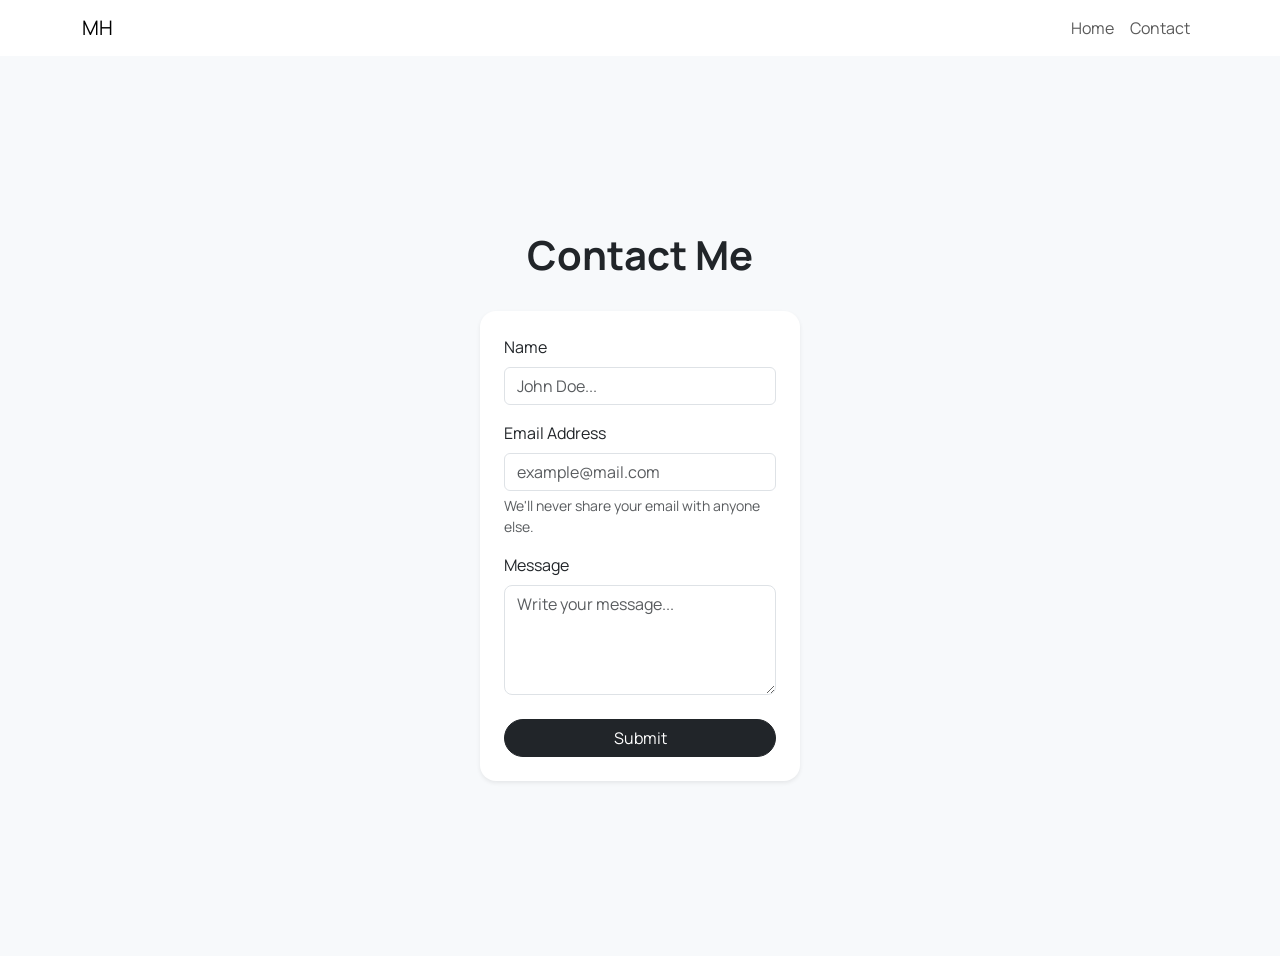
==== contact.html @ 0b596d0b "Add contact and index pages with Bootstrap styling and custom CSS - Created contact.html for user co" ====
<!doctype html>
<html lang="en">
  <head>
    <meta charset="utf-8" />
    <meta name="viewport" content="width=device-width, initial-scale=1" />
    <title>Task Day 2 B66 - Stage 1</title>
    <!-- Bootstrap -->
    <link
      href="https://cdn.jsdelivr.net/npm/bootstrap@5.3.8/dist/css/bootstrap.min.css"
      rel="stylesheet"
      integrity="sha384-sRIl4kxILFvY47J16cr9ZwB07vP4J8+LH7qKQnuqkuIAvNWLzeN8tE5YBujZqJLB"
      crossorigin="anonymous"
    />
    <!-- Fonts -->
    <link
      href="https://fonts.googleapis.com/css2?family=Manrope:wght@200;400;600;700&display=swap"
      rel="stylesheet"
    />
    <!-- CSS -->
    <link rel="stylesheet" href="style.css" />
  </head>
  <body>
    <header class="sticky-top">
      <nav class="navbar navbar-expand-lg bg-custom-white">
        <div class="container d-flex justify-content-between">
          <!-- Logo -->
          <a class="navbar-brand" href="./index.html">MH</a>

          <!-- Toggle (mobile) -->
          <button
            class="navbar-toggler"
            type="button"
            data-bs-toggle="collapse"
            data-bs-target="#navbarNav"
          >
            <span class="navbar-toggler-icon"></span>
          </button>

          <!-- Menu -->
          <div
            class="collapse navbar-collapse justify-content-end"
            id="navbarNav"
          >
            <ul class="navbar-nav">
              <li class="nav-item">
                <a class="nav-link" href="./index.html">Home</a>
              </li>
              <li class="nav-item">
                <a class="nav-link" href="./contact.html">Contact</a>
              </li>
            </ul>
          </div>
        </div>
      </nav>
    </header>
    <main>
      <section
        id="contact"
        class="min-vh-100 bg-custom-primary d-flex flex-column justify-content-center align-items-center gap-4"
      >
        <h1 class="fw-bold">Contact Me</h1>

        <form class="card border-0 shadow-sm rounded-4 p-4 w-25">
          <!-- Name -->
          <div class="mb-3">
            <label for="inputName" class="form-label">Name</label>
            <input
              type="text"
              class="form-control"
              id="inputName"
              placeholder="John Doe..."
            />
          </div>

          <!-- Email -->
          <div class="mb-3">
            <label for="inputEmail" class="form-label">Email Address</label>
            <input
              type="email"
              class="form-control"
              id="inputEmail"
              placeholder="example@mail.com"
            />
            <div class="form-text">
              We'll never share your email with anyone else.
            </div>
          </div>

          <!-- Message -->
          <div class="mb-4">
            <label class="form-label">Message</label>
            <textarea
              class="form-control rounded-3"
              rows="4"
              placeholder="Write your message..."
            ></textarea>
          </div>

          <!-- Button -->
          <button type="submit" class="btn btn-dark rounded-pill w-100">
            Submit
          </button>
        </form>
      </section>
    </main>
    <!-- Bootstrap -->
    <script
      src="https://cdn.jsdelivr.net/npm/bootstrap@5.3.8/dist/js/bootstrap.bundle.min.js"
      integrity="sha384-FKyoEForCGlyvwx9Hj09JcYn3nv7wiPVlz7YYwJrWVcXK/BmnVDxM+D2scQbITxI"
      crossorigin="anonymous"
    ></script>
  </body>
</html>
---- style.css ----
body {
  font-family: "Manrope", sans-serif;
  overflow: hidden;
}

.bg-custom-primary {
  background-color: #f7f9fb;
}

.bg-custom-white {
  background-color: #ffffff;
}
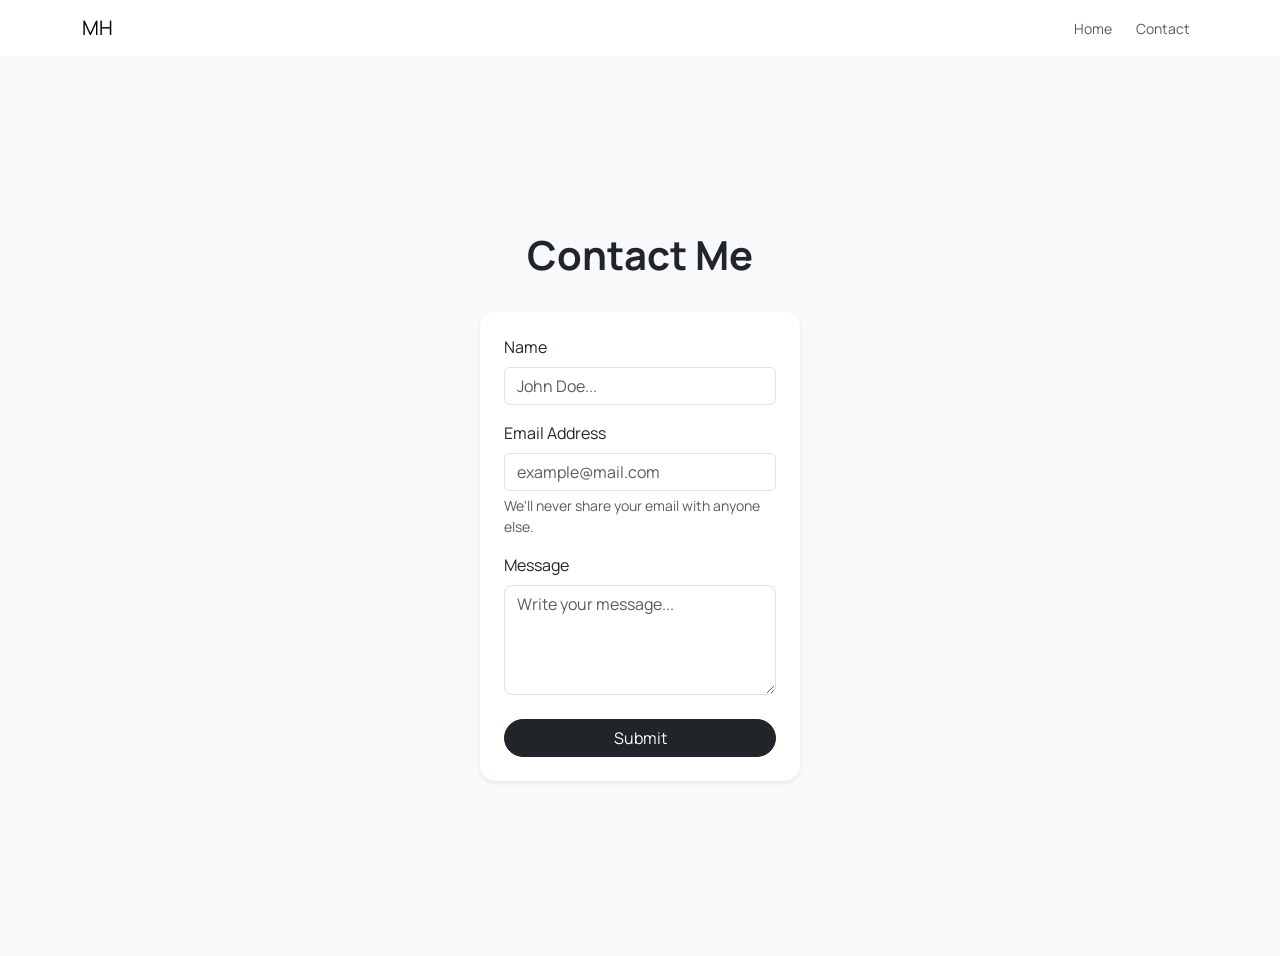
==== commit be8fed09: "Enhance contact and index pages with Bootstrap styling, Font Awesome icons, and improved layout for " ====
--- a/contact.html
+++ b/contact.html
@@ -41,7 +41,7 @@
             class="collapse navbar-collapse justify-content-end"
             id="navbarNav"
           >
-            <ul class="navbar-nav">
+            <ul class="navbar-nav small gap-2">
               <li class="nav-item">
                 <a class="nav-link" href="./index.html">Home</a>
               </li>
--- a/style.css
+++ b/style.css
@@ -10,3 +10,7 @@
 .bg-custom-white {
   background-color: #ffffff;
 }
+
+.fa-brands:hover {
+  color: rgb(255, 255, 255);
+}
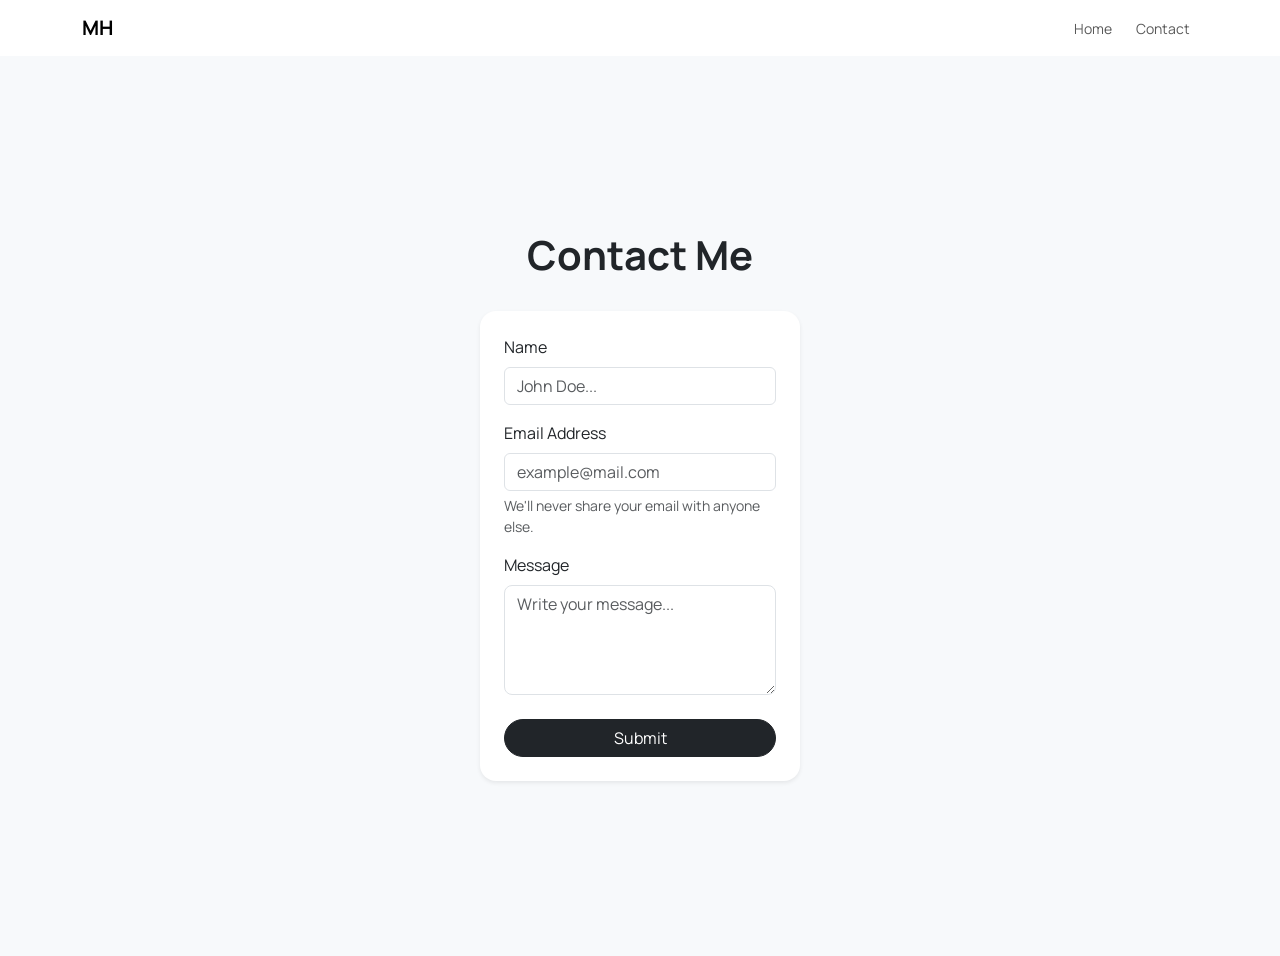
==== commit d546e6b8: "feat: Add logo SVG file and update HTML files to include favicon and title" ====
--- a/contact.html
+++ b/contact.html
@@ -3,7 +3,6 @@
   <head>
     <meta charset="utf-8" />
     <meta name="viewport" content="width=device-width, initial-scale=1" />
-    <title>Task Day 2 B66 - Stage 1</title>
     <!-- Bootstrap -->
     <link
       href="https://cdn.jsdelivr.net/npm/bootstrap@5.3.8/dist/css/bootstrap.min.css"
@@ -18,13 +17,15 @@
     />
     <!-- CSS -->
     <link rel="stylesheet" href="style.css" />
+    <link rel="shortcut icon" href="./assets/logo.svg" type="image/x-icon" />
+    <title>Task Day 2 B66 - Stage 1</title>
   </head>
   <body>
     <header class="sticky-top">
       <nav class="navbar navbar-expand-lg bg-custom-white">
         <div class="container d-flex justify-content-between">
           <!-- Logo -->
-          <a class="navbar-brand" href="./index.html">MH</a>
+          <a class="navbar-brand fw-bold" href="./index.html">MH</a>
 
           <!-- Toggle (mobile) -->
           <button
@@ -56,10 +57,9 @@
     <main>
       <section
         id="contact"
-        class="min-vh-100 bg-custom-primary d-flex flex-column justify-content-center align-items-center gap-4"
+        class="vh-100 bg-custom-primary d-flex flex-column justify-content-center align-items-center gap-4"
       >
         <h1 class="fw-bold">Contact Me</h1>
-
         <form class="card border-0 shadow-sm rounded-4 p-4 w-25">
           <!-- Name -->
           <div class="mb-3">
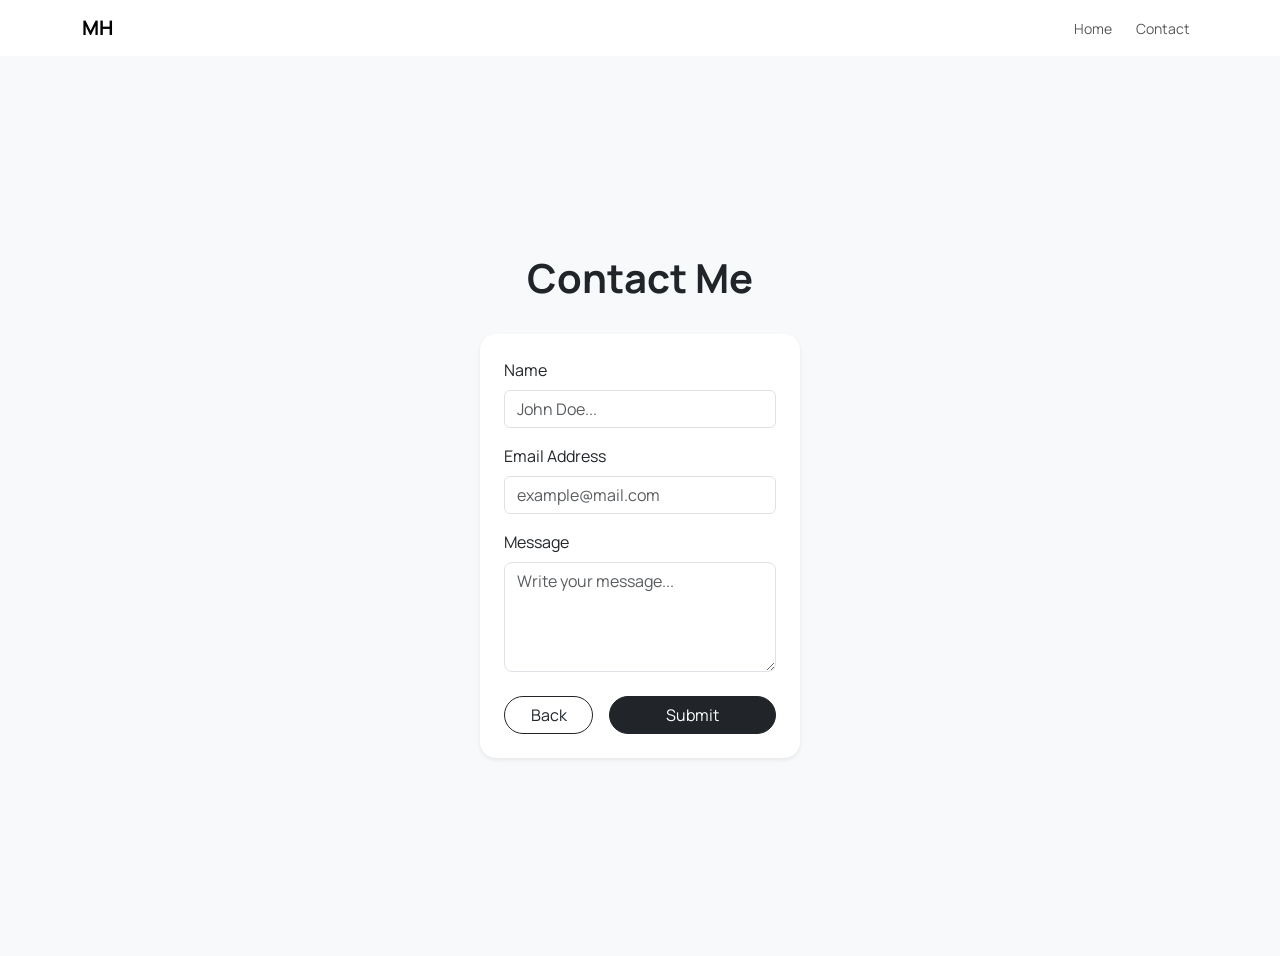
==== commit 35686d36: "feat: Add back button to contact form and update button section label in index.html" ====
--- a/contact.html
+++ b/contact.html
@@ -81,9 +81,6 @@
               id="inputEmail"
               placeholder="example@mail.com"
             />
-            <div class="form-text">
-              We'll never share your email with anyone else.
-            </div>
           </div>
 
           <!-- Message -->
@@ -96,10 +93,18 @@
             ></textarea>
           </div>
 
-          <!-- Button -->
-          <button type="submit" class="btn btn-dark rounded-pill w-100">
-            Submit
-          </button>
+          <!-- Buttons -->
+          <div class="d-flex gap-3">
+            <a
+              class="btn btn-outline-dark rounded-pill w-50"
+              href="./index.html"
+            >
+              Back
+            </a>
+            <button type="submit" class="btn btn-dark rounded-pill w-100">
+              Submit
+            </button>
+          </div>
         </form>
       </section>
     </main>
